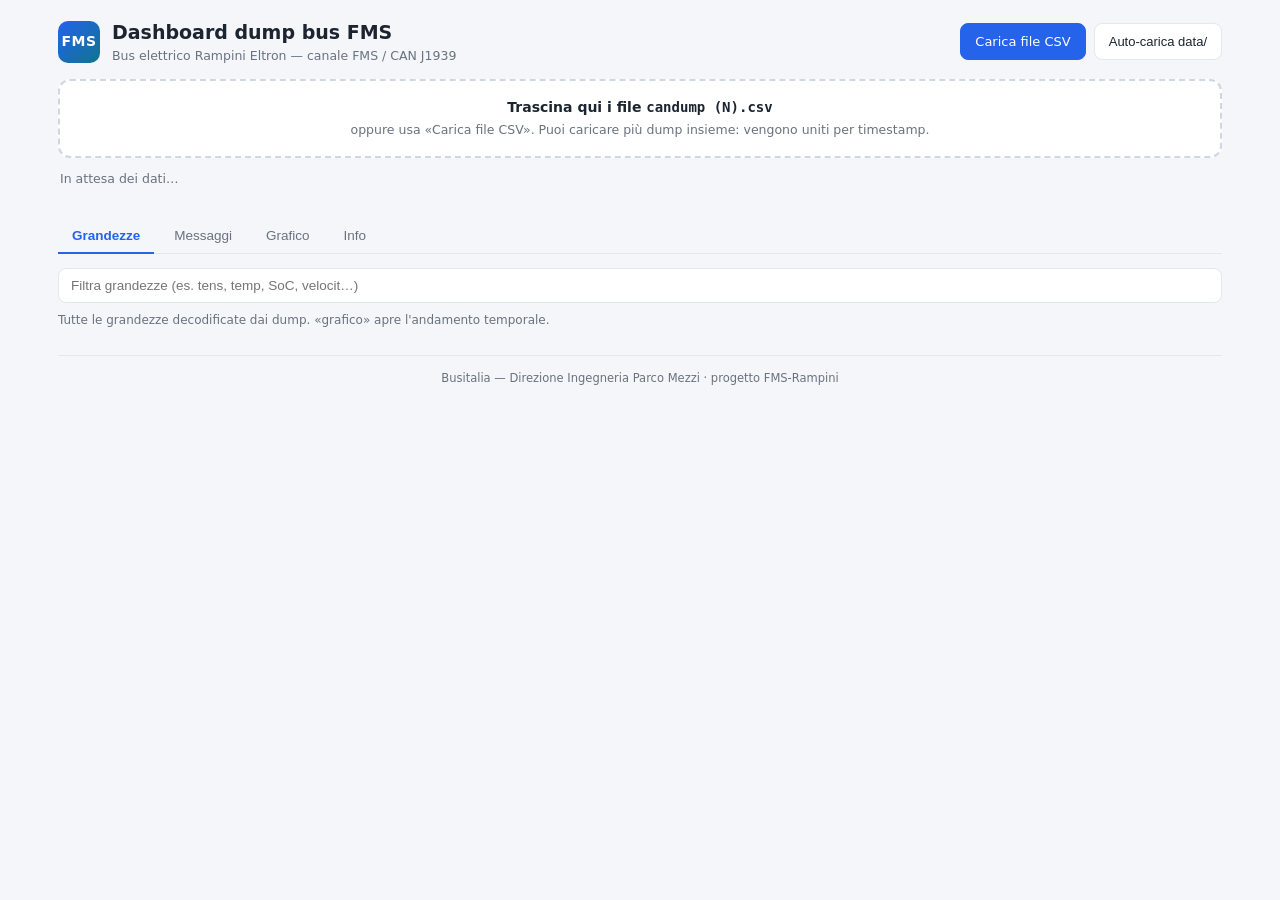
==== index.html @ 072a40f9 "Dashboard FMS-Rampini: decodifica e visualizzazione dump bus FMS (J1939) Dashboard web statica (HTML" ====
<!DOCTYPE html>
<html lang="it">
<head>
  <meta charset="utf-8">
  <meta http-equiv="refresh" content="0; url=./src/index.html">
  <title>FMS-Rampini — Dashboard dump bus FMS</title>
  <link rel="canonical" href="./src/index.html">
</head>
<body style="font:14px system-ui;padding:24px">
  Reindirizzamento alla <a href="./src/index.html">dashboard FMS-Rampini</a>…
</body>
</html>
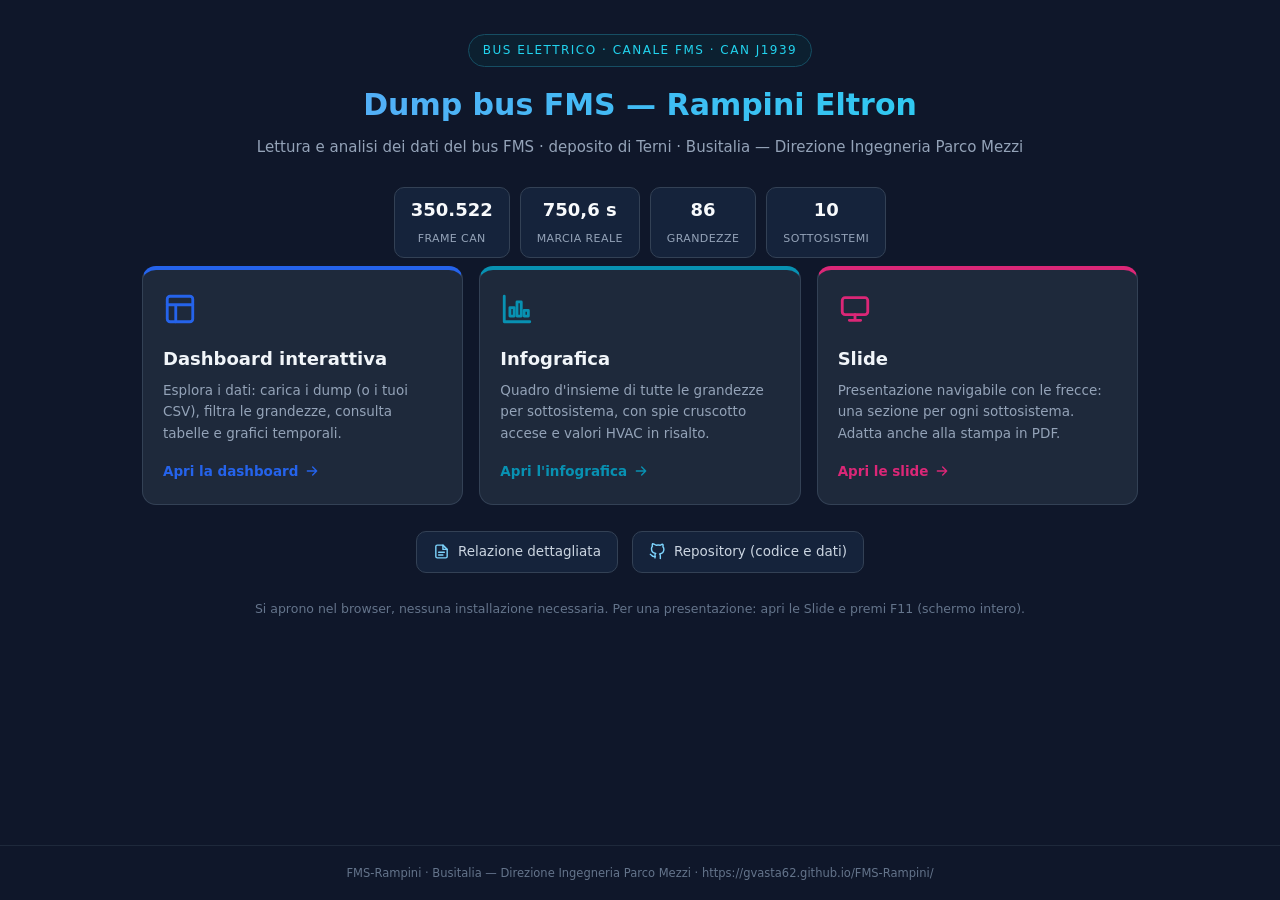
==== commit d43f33d9: "Pagina indice: la home è un hub con i link ai 3 strumenti index.html non è più un redirect ma una la" ====
--- a/index.html
+++ b/index.html
@@ -1,12 +1,96 @@
 <!DOCTYPE html>
 <html lang="it">
 <head>
-  <meta charset="utf-8">
-  <meta http-equiv="refresh" content="0; url=./src/index.html">
-  <title>FMS-Rampini — Dashboard dump bus FMS</title>
-  <link rel="canonical" href="./src/index.html">
+<meta charset="utf-8">
+<meta name="viewport" content="width=device-width, initial-scale=1">
+<title>FMS-Rampini — Dump bus FMS Rampini Eltron</title>
+<style>
+*{box-sizing:border-box}
+body{margin:0;min-height:100vh;background:#0f172a;color:#e2e8f0;
+  font:15px/1.6 system-ui,-apple-system,Segoe UI,Roboto,sans-serif;
+  display:flex;flex-direction:column}
+.wrap{max-width:1040px;margin:0 auto;padding:34px 22px;width:100%;flex:1}
+.hero{text-align:center;margin-bottom:28px}
+.kick{font-size:12px;letter-spacing:1.5px;color:#22d3ee;border:1px solid #164e63;background:#0c2030;
+  display:inline-block;padding:6px 14px;border-radius:20px;margin-bottom:14px}
+h1{font-size:30px;margin:0 0 6px;
+  background:linear-gradient(90deg,#60a5fa,#22d3ee);-webkit-background-clip:text;background-clip:text;color:transparent}
+.hero p{color:#94a3b8;margin:0}
+.cards{display:grid;grid-template-columns:repeat(3,1fr);gap:16px;margin-top:8px}
+.card{display:flex;flex-direction:column;background:#1e293b;border:1px solid #334155;border-top:4px solid var(--c);
+  border-radius:14px;padding:22px 20px;text-decoration:none;color:inherit;transition:.16s}
+.card:hover{transform:translateY(-3px);border-color:var(--c);box-shadow:0 10px 28px rgba(0,0,0,.35)}
+.ic{color:var(--c);margin-bottom:12px}
+.ic svg{width:34px;height:34px}
+.card h2{font-size:18px;margin:0 0 6px;color:#f1f5f9}
+.card p{color:#94a3b8;font-size:13.5px;margin:0;flex:1}
+.go{margin-top:16px;color:var(--c);font-weight:600;font-size:13.5px;display:inline-flex;align-items:center;gap:6px}
+.go svg{width:16px;height:16px}
+.sub{display:flex;gap:14px;flex-wrap:wrap;justify-content:center;margin-top:26px}
+.sub a{display:inline-flex;align-items:center;gap:8px;color:#cbd5e1;text-decoration:none;
+  border:1px solid #334155;background:#15233b;border-radius:10px;padding:9px 16px;font-size:13.5px;transition:.15s}
+.sub a:hover{border-color:#475569;color:#fff}
+.sub svg{width:17px;height:17px;color:#7dd3fc}
+.kpis{display:flex;gap:10px;justify-content:center;flex-wrap:wrap;margin:24px 0 4px}
+.kpi{background:#15233b;border:1px solid #334155;border-radius:10px;padding:8px 16px;text-align:center}
+.kpi b{display:block;font-size:18px;color:#f8fafc}
+.kpi span{font-size:11px;text-transform:uppercase;letter-spacing:.4px;color:#94a3b8}
+.note{margin-top:26px;color:#64748b;font-size:12.5px;text-align:center}
+.foot{color:#64748b;font-size:11.5px;text-align:center;padding:18px;border-top:1px solid #1e293b}
+@media(max-width:720px){.cards{grid-template-columns:1fr}}
+</style>
 </head>
-<body style="font:14px system-ui;padding:24px">
-  Reindirizzamento alla <a href="./src/index.html">dashboard FMS-Rampini</a>…
+<body>
+<div class="wrap">
+  <div class="hero">
+    <div class="kick">BUS ELETTRICO · CANALE FMS · CAN J1939</div>
+    <h1>Dump bus FMS — Rampini Eltron</h1>
+    <p>Lettura e analisi dei dati del bus FMS · deposito di Terni · Busitalia — Direzione Ingegneria Parco Mezzi</p>
+  </div>
+
+  <div class="kpis">
+    <div class="kpi"><b>350.522</b><span>frame CAN</span></div>
+    <div class="kpi"><b>750,6 s</b><span>marcia reale</span></div>
+    <div class="kpi"><b>86</b><span>grandezze</span></div>
+    <div class="kpi"><b>10</b><span>sottosistemi</span></div>
+  </div>
+
+  <div class="cards">
+    <a class="card" style="--c:#2563eb" href="./src/index.html">
+      <div class="ic"><svg viewBox="0 0 24 24" fill="none" stroke="currentColor" stroke-width="2" stroke-linecap="round" stroke-linejoin="round"><rect x="3" y="3" width="18" height="18" rx="2"/><path d="M3 9h18M9 21V9"/></svg></div>
+      <h2>Dashboard interattiva</h2>
+      <p>Esplora i dati: carica i dump (o i tuoi CSV), filtra le grandezze, consulta tabelle e grafici temporali.</p>
+      <span class="go">Apri la dashboard <svg viewBox="0 0 24 24" fill="none" stroke="currentColor" stroke-width="2" stroke-linecap="round" stroke-linejoin="round"><path d="M5 12h14M13 6l6 6-6 6"/></svg></span>
+    </a>
+
+    <a class="card" style="--c:#0891b2" href="./docs/infografica.html">
+      <div class="ic"><svg viewBox="0 0 24 24" fill="none" stroke="currentColor" stroke-width="2" stroke-linecap="round" stroke-linejoin="round"><path d="M3 3v18h18"/><rect x="7" y="11" width="3" height="6"/><rect x="12" y="7" width="3" height="10"/><rect x="17" y="13" width="3" height="4"/></svg></div>
+      <h2>Infografica</h2>
+      <p>Quadro d'insieme di tutte le grandezze per sottosistema, con spie cruscotto accese e valori HVAC in risalto.</p>
+      <span class="go">Apri l'infografica <svg viewBox="0 0 24 24" fill="none" stroke="currentColor" stroke-width="2" stroke-linecap="round" stroke-linejoin="round"><path d="M5 12h14M13 6l6 6-6 6"/></svg></span>
+    </a>
+
+    <a class="card" style="--c:#db2777" href="./docs/slide.html">
+      <div class="ic"><svg viewBox="0 0 24 24" fill="none" stroke="currentColor" stroke-width="2" stroke-linecap="round" stroke-linejoin="round"><rect x="3" y="4" width="18" height="12" rx="2"/><path d="M8 20h8M12 16v4"/></svg></div>
+      <h2>Slide</h2>
+      <p>Presentazione navigabile con le frecce: una sezione per ogni sottosistema. Adatta anche alla stampa in PDF.</p>
+      <span class="go">Apri le slide <svg viewBox="0 0 24 24" fill="none" stroke="currentColor" stroke-width="2" stroke-linecap="round" stroke-linejoin="round"><path d="M5 12h14M13 6l6 6-6 6"/></svg></span>
+    </a>
+  </div>
+
+  <div class="sub">
+    <a href="https://github.com/gvasta62/FMS-Rampini/blob/main/docs/RELAZIONE_PROGETTO.md" target="_blank" rel="noopener">
+      <svg viewBox="0 0 24 24" fill="none" stroke="currentColor" stroke-width="2" stroke-linecap="round" stroke-linejoin="round"><path d="M14 3H6a2 2 0 0 0-2 2v14a2 2 0 0 0 2 2h12a2 2 0 0 0 2-2V9z"/><path d="M14 3v6h6M8 13h8M8 17h6"/></svg>
+      Relazione dettagliata
+    </a>
+    <a href="https://github.com/gvasta62/FMS-Rampini" target="_blank" rel="noopener">
+      <svg viewBox="0 0 24 24" fill="none" stroke="currentColor" stroke-width="2" stroke-linecap="round" stroke-linejoin="round"><path d="M9 19c-5 1.5-5-2.5-7-3m14 6v-3.9a3.4 3.4 0 0 0-1-2.6c3-.3 6-1.5 6-6.6a5 5 0 0 0-1.4-3.5 4.7 4.7 0 0 0-.1-3.5s-1.1-.3-3.5 1.3a12 12 0 0 0-6 0C6.1.7 5 1 5 1a4.7 4.7 0 0 0-.1 3.5A5 5 0 0 0 3.5 8c0 5 3 6.3 6 6.6a3.4 3.4 0 0 0-1 2.6V21"/></svg>
+      Repository (codice e dati)
+    </a>
+  </div>
+
+  <p class="note">Si aprono nel browser, nessuna installazione necessaria. Per una presentazione: apri le Slide e premi F11 (schermo intero).</p>
+</div>
+<div class="foot">FMS-Rampini · Busitalia — Direzione Ingegneria Parco Mezzi · https://gvasta62.github.io/FMS-Rampini/</div>
 </body>
 </html>
